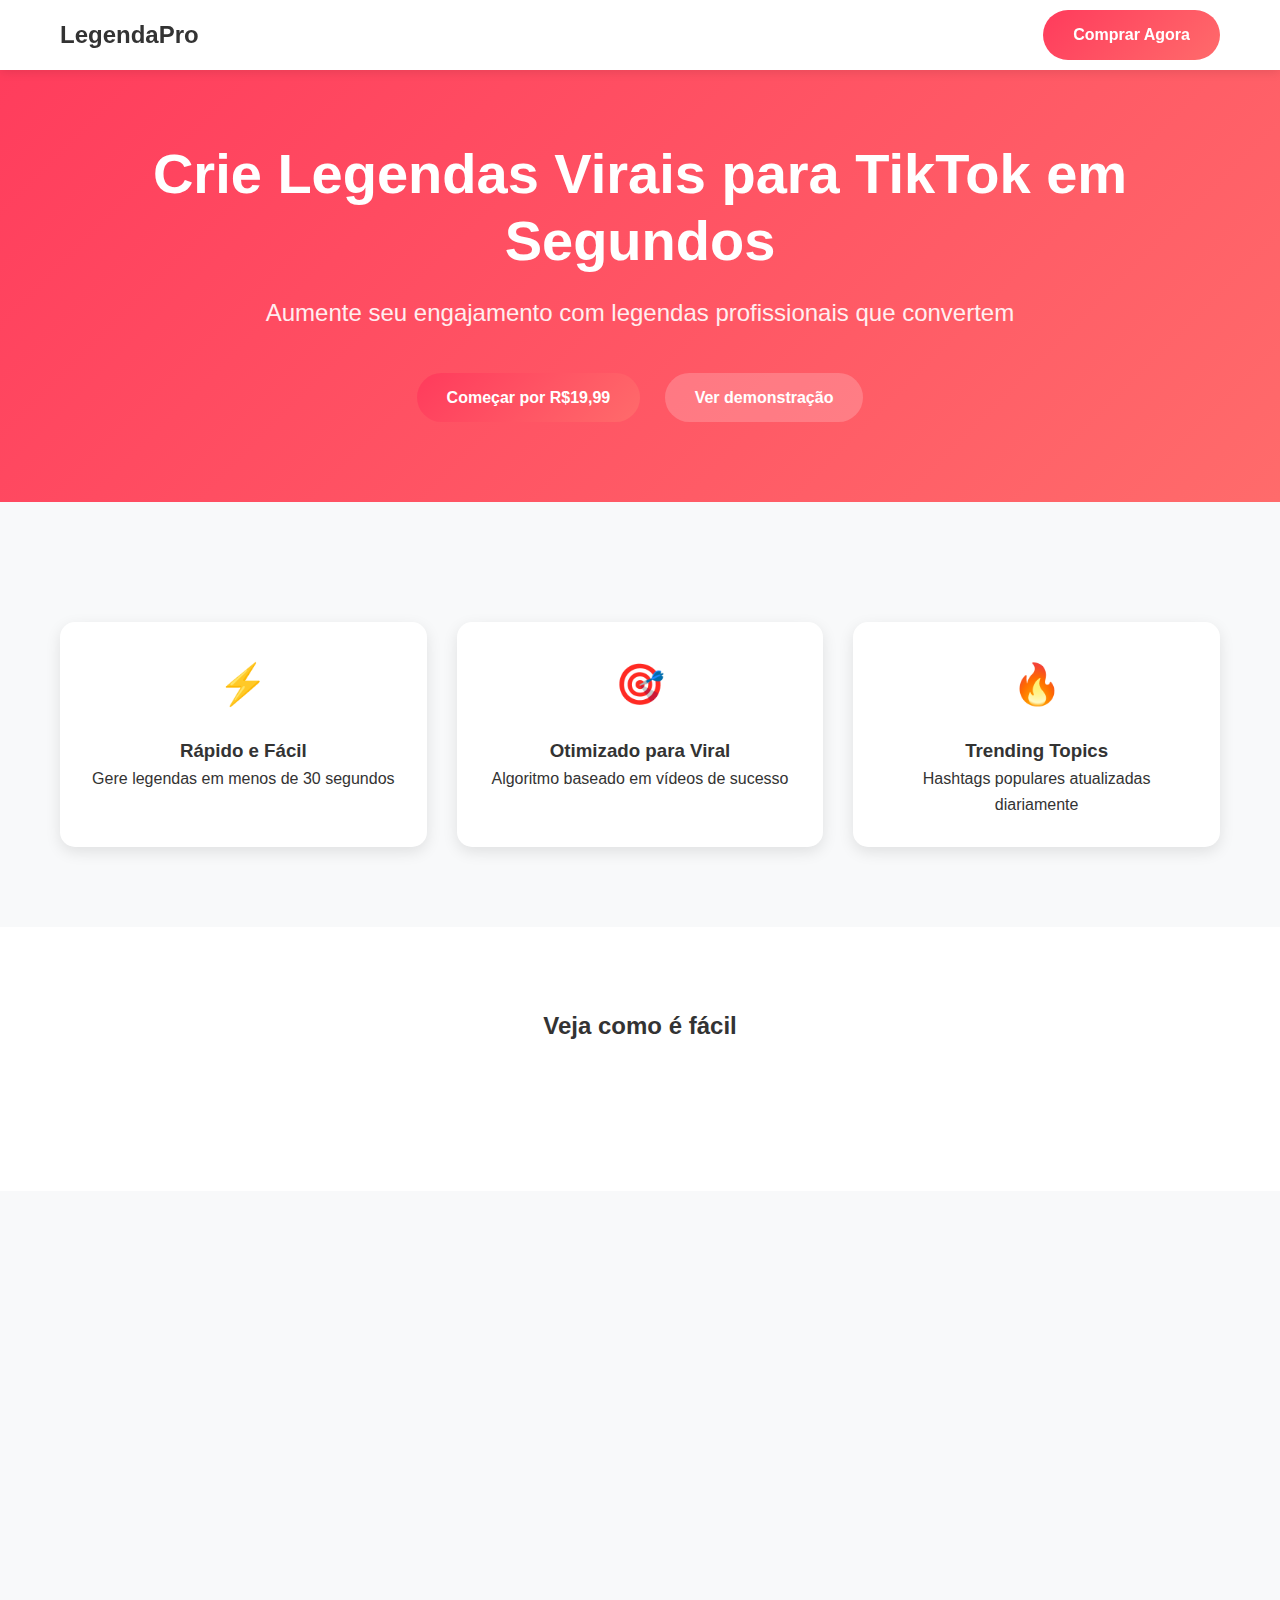
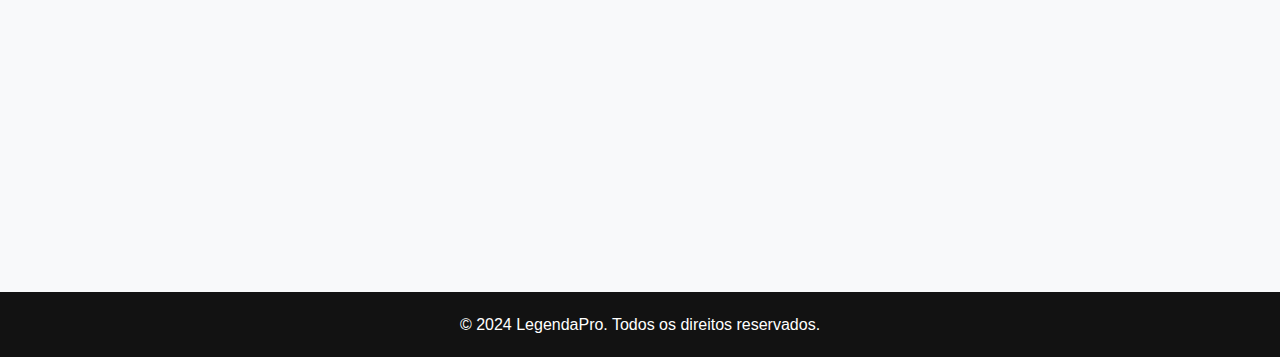
==== index.html @ 89598e00 "Add files via upload" ====
<!DOCTYPE html>
<html lang="pt-BR">
<head>
    <meta charset="UTF-8">
    <meta name="viewport" content="width=device-width, initial-scale=1.0">
    <title>Gerador de Legendas TikTok Pro</title>
    <link rel="stylesheet" href="style.css">
</head>
<body>
    <header class="nav">
        <div class="container">
            <h2>LegendaPro</h2>
            <a href="#pricing" class="cta-button">Comprar Agora</a>
        </div>
    </header>

    <main>
        <section class="hero">
            <div class="container">
                <h1>Crie Legendas Virais para TikTok em Segundos</h1>
                <p class="subtitle">Aumente seu engajamento com legendas profissionais que convertem</p>
                <div class="hero-buttons">
                    <a href="#pricing" class="primary-button">Começar por R$19,99</a>
                    <a href="#demo" class="secondary-button">Ver demonstração</a>
                </div>
            </div>
        </section>

        <section class="features">
            <div class="container">
                <div class="feature-grid">
                    <div class="feature-card">
                        <div class="icon">⚡</div>
                        <h3>Rápido e Fácil</h3>
                        <p>Gere legendas em menos de 30 segundos</p>
                    </div>
                    <div class="feature-card">
                        <div class="icon">🎯</div>
                        <h3>Otimizado para Viral</h3>
                        <p>Algoritmo baseado em vídeos de sucesso</p>
                    </div>
                    <div class="feature-card">
                        <div class="icon">🔥</div>
                        <h3>Trending Topics</h3>
                        <p>Hashtags populares atualizadas diariamente</p>
                    </div>
                </div>
            </div>
        </section>

        <section id="demo" class="demo">
            <div class="container">
                <h2>Veja como é fácil</h2>
                <div class="demo-container">
                    <div class="demo-video">
                        <img src="https://images.unsplash.com/photo-1611162616475-46b635cb6868?w=800&auto=format&fit=crop&q=80" alt="Demo do gerador" class="preview-image">
                        <button class="play-button" id="playDemo">▶</button>
                    </div>
                </div>
            </div>
        </section>

        <section id="pricing" class="pricing">
            <div class="container">
                <div class="price-card">
                    <h2>Oferta Especial</h2>
                    <div class="price">
                        <span class="currency">R$</span>
                        <span class="amount">19</span>
                        <span class="cents">,99</span>
                    </div>
                    <ul class="benefits">
                        <li>✓ Acesso vitalício</li>
                        <li>✓ Atualizações gratuitas</li>
                        <li>✓ Suporte prioritário</li>
                        <li>✓ +1000 modelos prontos</li>
                    </ul>
                    <button id="buyButton" class="buy-button">Comprar Agora</button>
                    <p class="guarantee">7 dias de garantia ou seu dinheiro de volta</p>
                </div>
            </div>
        </section>
    </main>

    <footer>
        <div class="container">
            <p>&copy; 2024 LegendaPro. Todos os direitos reservados.</p>
        </div>
    </footer>

    <div id="modal" class="modal">
        <div class="modal-content">
            <span class="close">&times;</span>
            <h2>Finalizar Compra</h2>
            <form id="paymentForm">
                <button type="submit" class="buy-button">Pagar R$19,99</button>
            </form>
        </div>
    </div>
    
    <script>
        document.getElementById("paymentForm").addEventListener("submit", function(event) {
            event.preventDefault(); // Evita o envio padrão do formulário
            window.location.href = "https://mpago.la/1rbz9Xx"; // Redireciona para o link
        });
    </script>    

    <script src="script.js"></script>
</body>
</html>
---- style.css ----
:root {
    --primary: #FF3B5C;
    --secondary: #121212;
    --text: #333333;
    --background: #ffffff;
    --gradient: linear-gradient(135deg, #FF3B5C 0%, #FF6B6B 100%);
}

* {
    margin: 0;
    padding: 0;
    box-sizing: border-box;
    font-family: -apple-system, BlinkMacSystemFont, 'Segoe UI', Roboto, Oxygen, Ubuntu, Cantarell, sans-serif;
}

body {
    line-height: 1.6;
    color: var(--text);
    background-color: var(--background);
}

.container {
    max-width: 1200px;
    margin: 0 auto;
    padding: 0 20px;
}

/* Navigation */
.nav {
    background: var(--background);
    box-shadow: 0 2px 10px rgba(0,0,0,0.1);
    position: fixed;
    width: 100%;
    top: 0;
    z-index: 1000;
}

.nav .container {
    display: flex;
    justify-content: space-between;
    align-items: center;
    height: 70px;
}

/* Hero Section */
.hero {
    padding: 140px 0 80px;
    background: var(--gradient);
    color: white;
    text-align: center;
}

.hero h1 {
    font-size: 3.5rem;
    margin-bottom: 20px;
    line-height: 1.2;
}

.hero .subtitle {
    font-size: 1.5rem;
    margin-bottom: 40px;
    opacity: 0.9;
}

/* Buttons */
.cta-button, .primary-button, .secondary-button, .buy-button {
    padding: 12px 30px;
    border-radius: 30px;
    text-decoration: none;
    font-weight: 600;
    transition: transform 0.2s;
    display: inline-block;
}

.cta-button, .primary-button, .buy-button {
    background: var(--gradient);
    color: white;
    border: none;
}

.secondary-button {
    background: rgba(255,255,255,0.2);
    color: white;
    margin-left: 20px;
}

.hero-buttons {
    margin-top: 40px;
}

/* Features */
.features {
    padding: 80px 0;
    background: #f8f9fa;
}

.feature-grid {
    display: grid;
    grid-template-columns: repeat(auto-fit, minmax(250px, 1fr));
    gap: 30px;
    margin-top: 40px;
}

.feature-card {
    background: white;
    padding: 30px;
    border-radius: 15px;
    text-align: center;
    box-shadow: 0 5px 15px rgba(0,0,0,0.1);
    transition: transform 0.3s;
}

.feature-card:hover {
    transform: translateY(-5px);
}

.feature-card .icon {
    font-size: 2.5rem;
    margin-bottom: 20px;
}

/* Demo Section */
.demo {
    padding: 80px 0;
    text-align: center;
}

.demo-container {
    margin-top: 40px;
}

.demo-video {
    position: relative;
    max-width: 800px;
    margin: 0 auto;
    border-radius: 15px;
    overflow: hidden;
    box-shadow: 0 10px 30px rgba(0,0,0,0.2);
}

.preview-image {
    width: 100%;
    height: auto;
    display: block;
}

.play-button {
    position: absolute;
    top: 50%;
    left: 50%;
    transform: translate(-50%, -50%);
    width: 80px;
    height: 80px;
    border-radius: 50%;
    background: var(--gradient);
    border: none;
    color: white;
    font-size: 2rem;
    cursor: pointer;
    transition: transform 0.3s;
}

.play-button:hover {
    transform: translate(-50%, -50%) scale(1.1);
}

/* Pricing Section */
.pricing {
    padding: 80px 0;
    background: #f8f9fa;
}

.price-card {
    background: white;
    max-width: 400px;
    margin: 0 auto;
    padding: 40px;
    border-radius: 20px;
    box-shadow: 0 10px 30px rgba(0,0,0,0.1);
    text-align: center;
}

.price {
    margin: 30px 0;
    font-size: 4rem;
    font-weight: 700;
    color: var(--primary);
}

.currency, .cents {
    font-size: 1.5rem;
    vertical-align: super;
}

.benefits {
    list-style: none;
    margin: 30px 0;
    text-align: left;
}

.benefits li {
    margin: 15px 0;
    color: var(--text);
}

.guarantee {
    margin-top: 20px;
    font-size: 0.9rem;
    color: #666;
}

/* Modal */
.modal {
    display: none;
    position: fixed;
    top: 0;
    left: 0;
    width: 100%;
    height: 100%;
    background: rgba(0,0,0,0.5);
    z-index: 1001;
}

.modal-content {
    background: white;
    max-width: 500px;
    margin: 100px auto;
    padding: 40px;
    border-radius: 20px;
    position: relative;
}

.close {
    position: absolute;
    right: 20px;
    top: 20px;
    font-size: 1.5rem;
    cursor: pointer;
}

#paymentForm input {
    width: 100%;
    padding: 12px;
    margin: 10px 0;
    border: 1px solid #ddd;
    border-radius: 8px;
}

/* Footer */
footer {
    padding: 20px 0;
    background: var(--secondary);
    color: white;
    text-align: center;
}

/* Responsive Design */
@media (max-width: 768px) {
    .hero h1 {
        font-size: 2.5rem;
    }
    
    .hero .subtitle {
        font-size: 1.2rem;
    }
    
    .hero-buttons {
        display: flex;
        flex-direction: column;
        gap: 20px;
    }
    
    .secondary-button {
        margin-left: 0;
    }
    
    .feature-grid {
        grid-template-columns: 1fr;
    }
    
    .modal-content {
        margin: 20px;
        padding: 20px;
    }
}
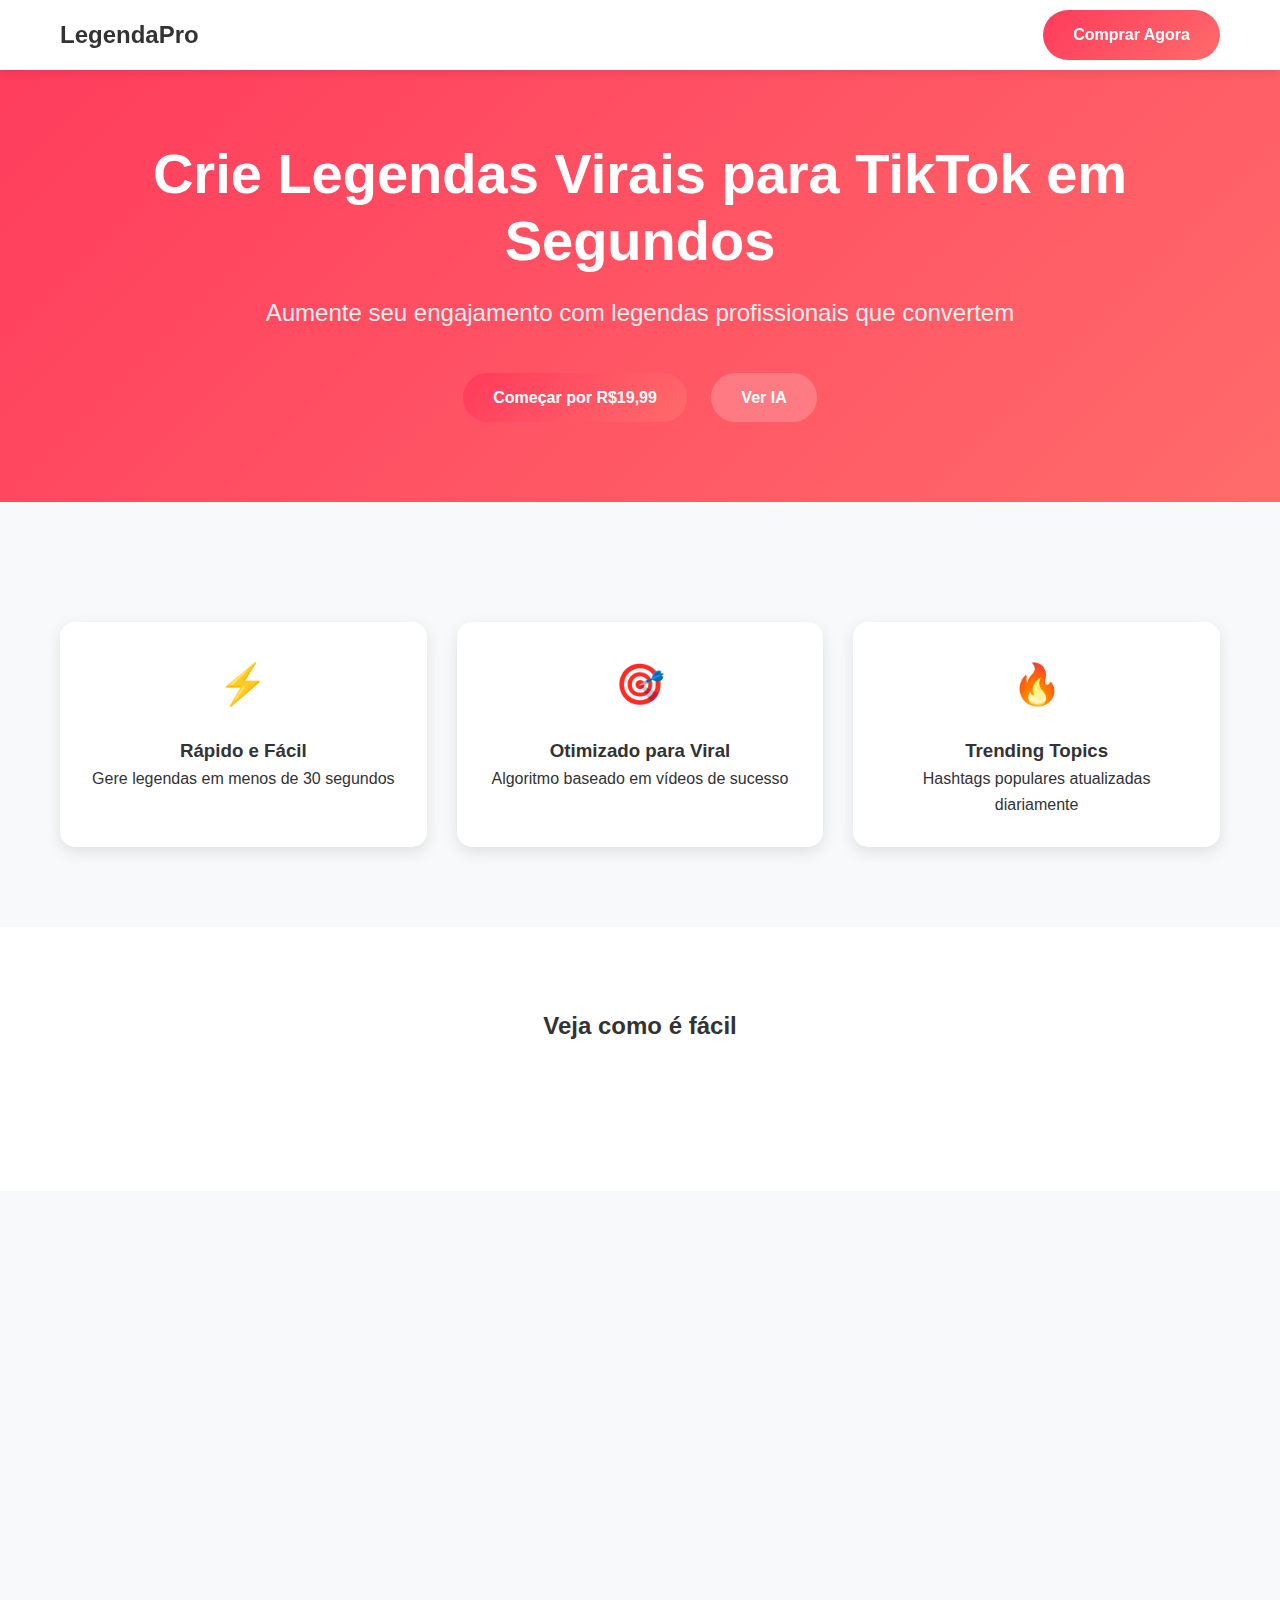
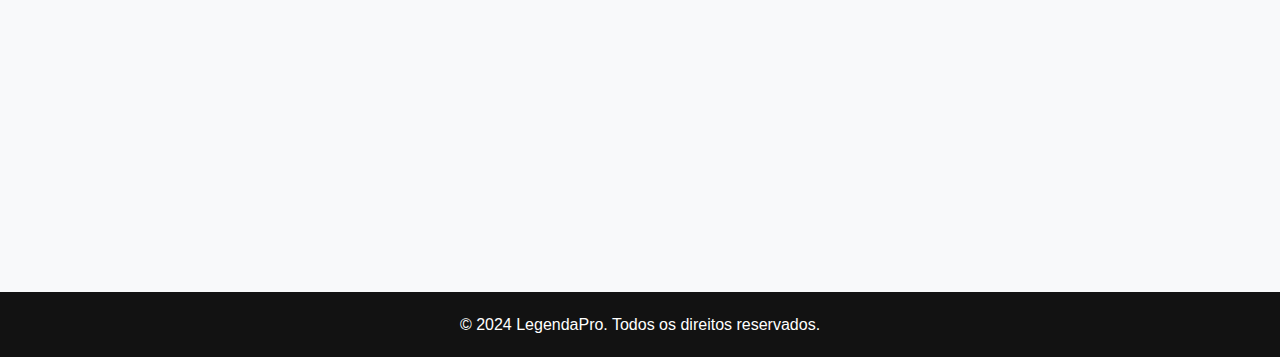
==== commit 177f0b48: "Update index.html" ====
--- a/index.html
+++ b/index.html
@@ -21,7 +21,7 @@
                 <p class="subtitle">Aumente seu engajamento com legendas profissionais que convertem</p>
                 <div class="hero-buttons">
                     <a href="#pricing" class="primary-button">Começar por R$19,99</a>
-                    <a href="#demo" class="secondary-button">Ver demonstração</a>
+                    <a href="legenda.html" class="secondary-button">Ver IA</a>
                 </div>
             </div>
         </section>
@@ -107,4 +107,4 @@
 
     <script src="script.js"></script>
 </body>
-</html>+</html>
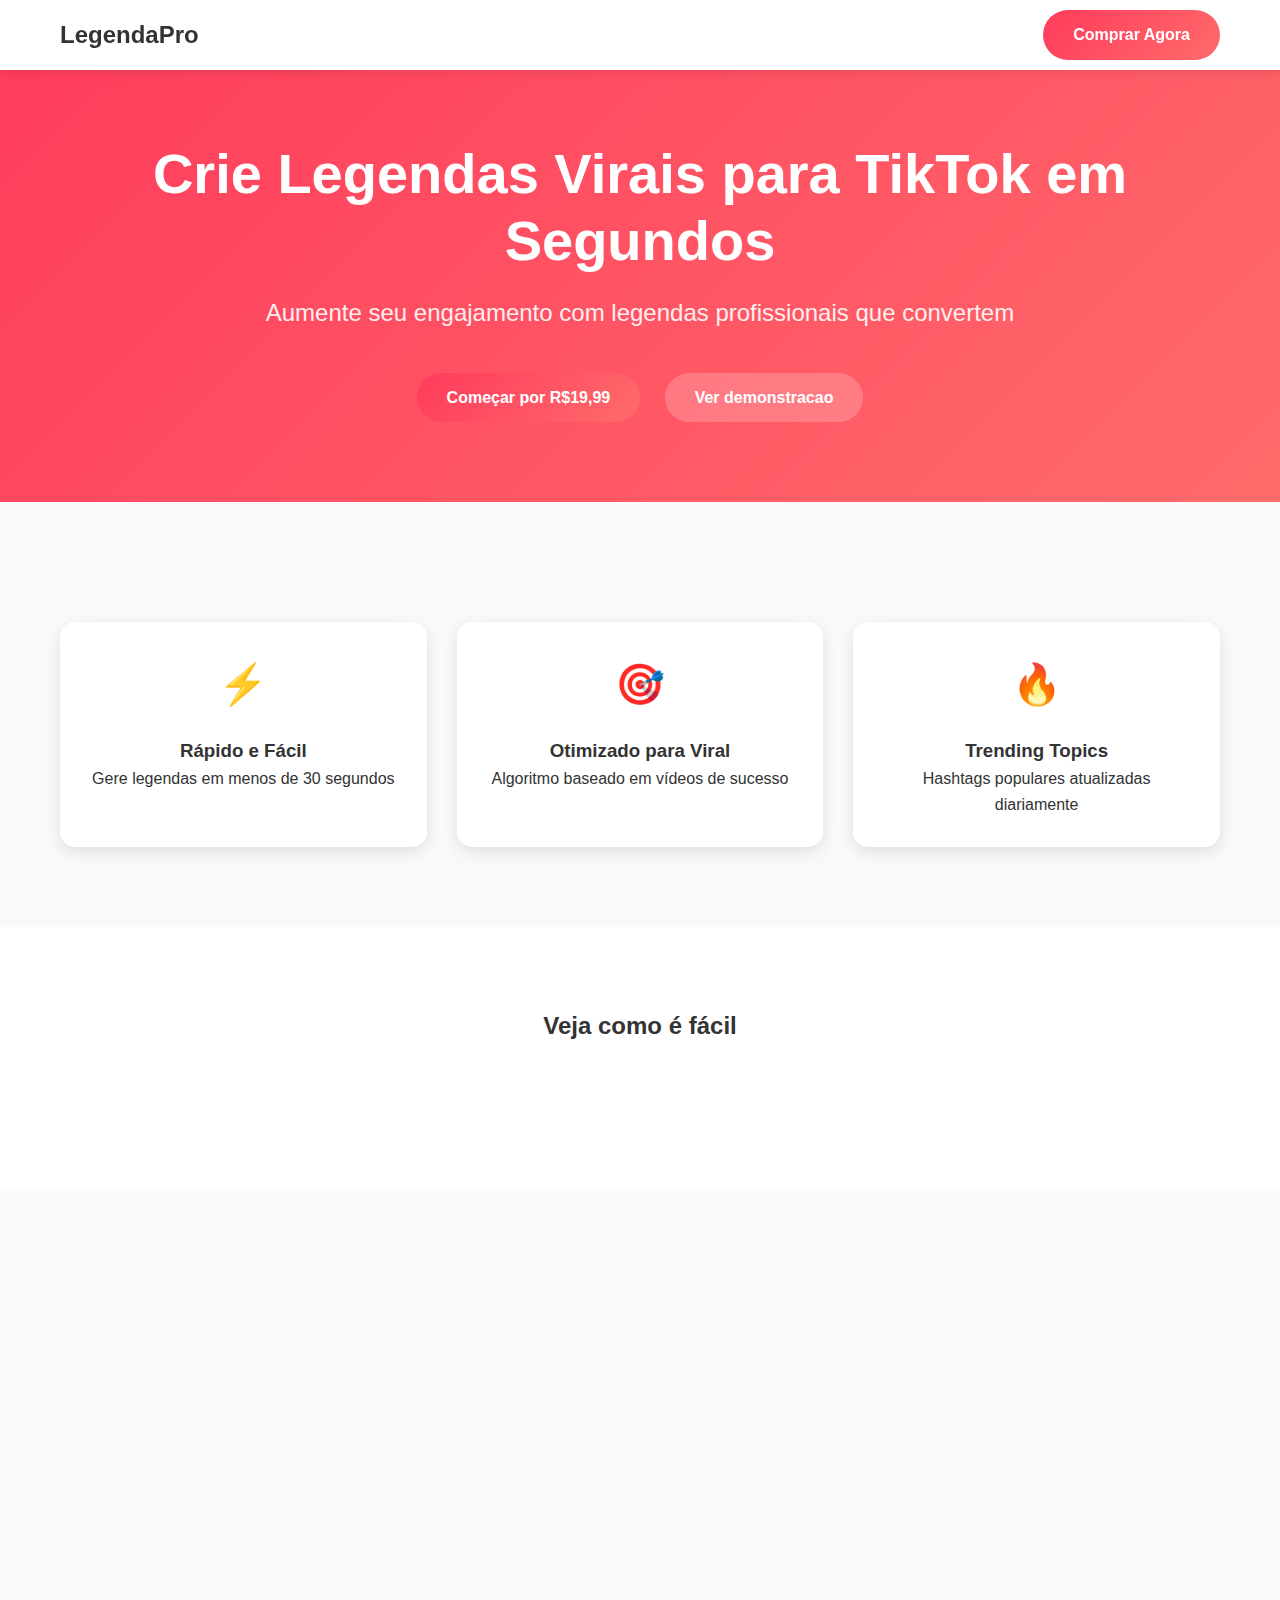
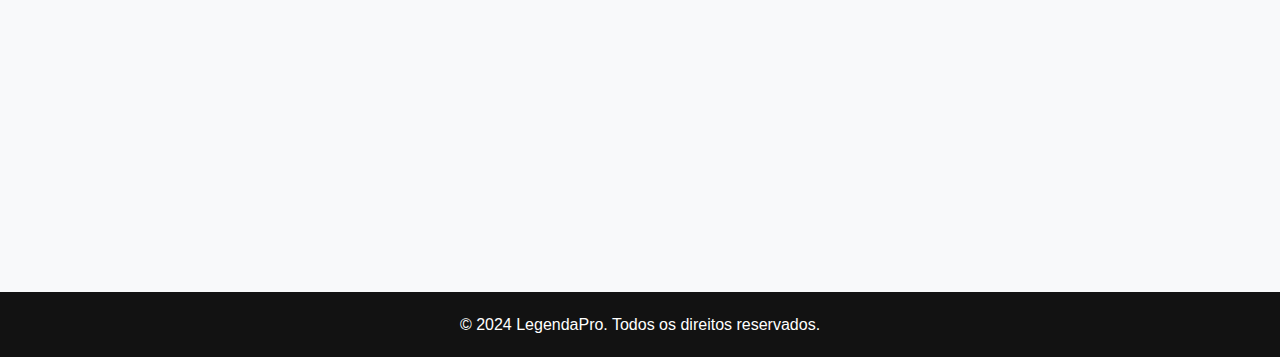
==== commit df5882f0: "Update index.html" ====
--- a/index.html
+++ b/index.html
@@ -21,7 +21,7 @@
                 <p class="subtitle">Aumente seu engajamento com legendas profissionais que convertem</p>
                 <div class="hero-buttons">
                     <a href="#pricing" class="primary-button">Começar por R$19,99</a>
-                    <a href="legenda.html" class="secondary-button">Ver IA</a>
+                    <a href="legenda.html" class="secondary-button">Ver demonstracao</a>
                 </div>
             </div>
         </section>
